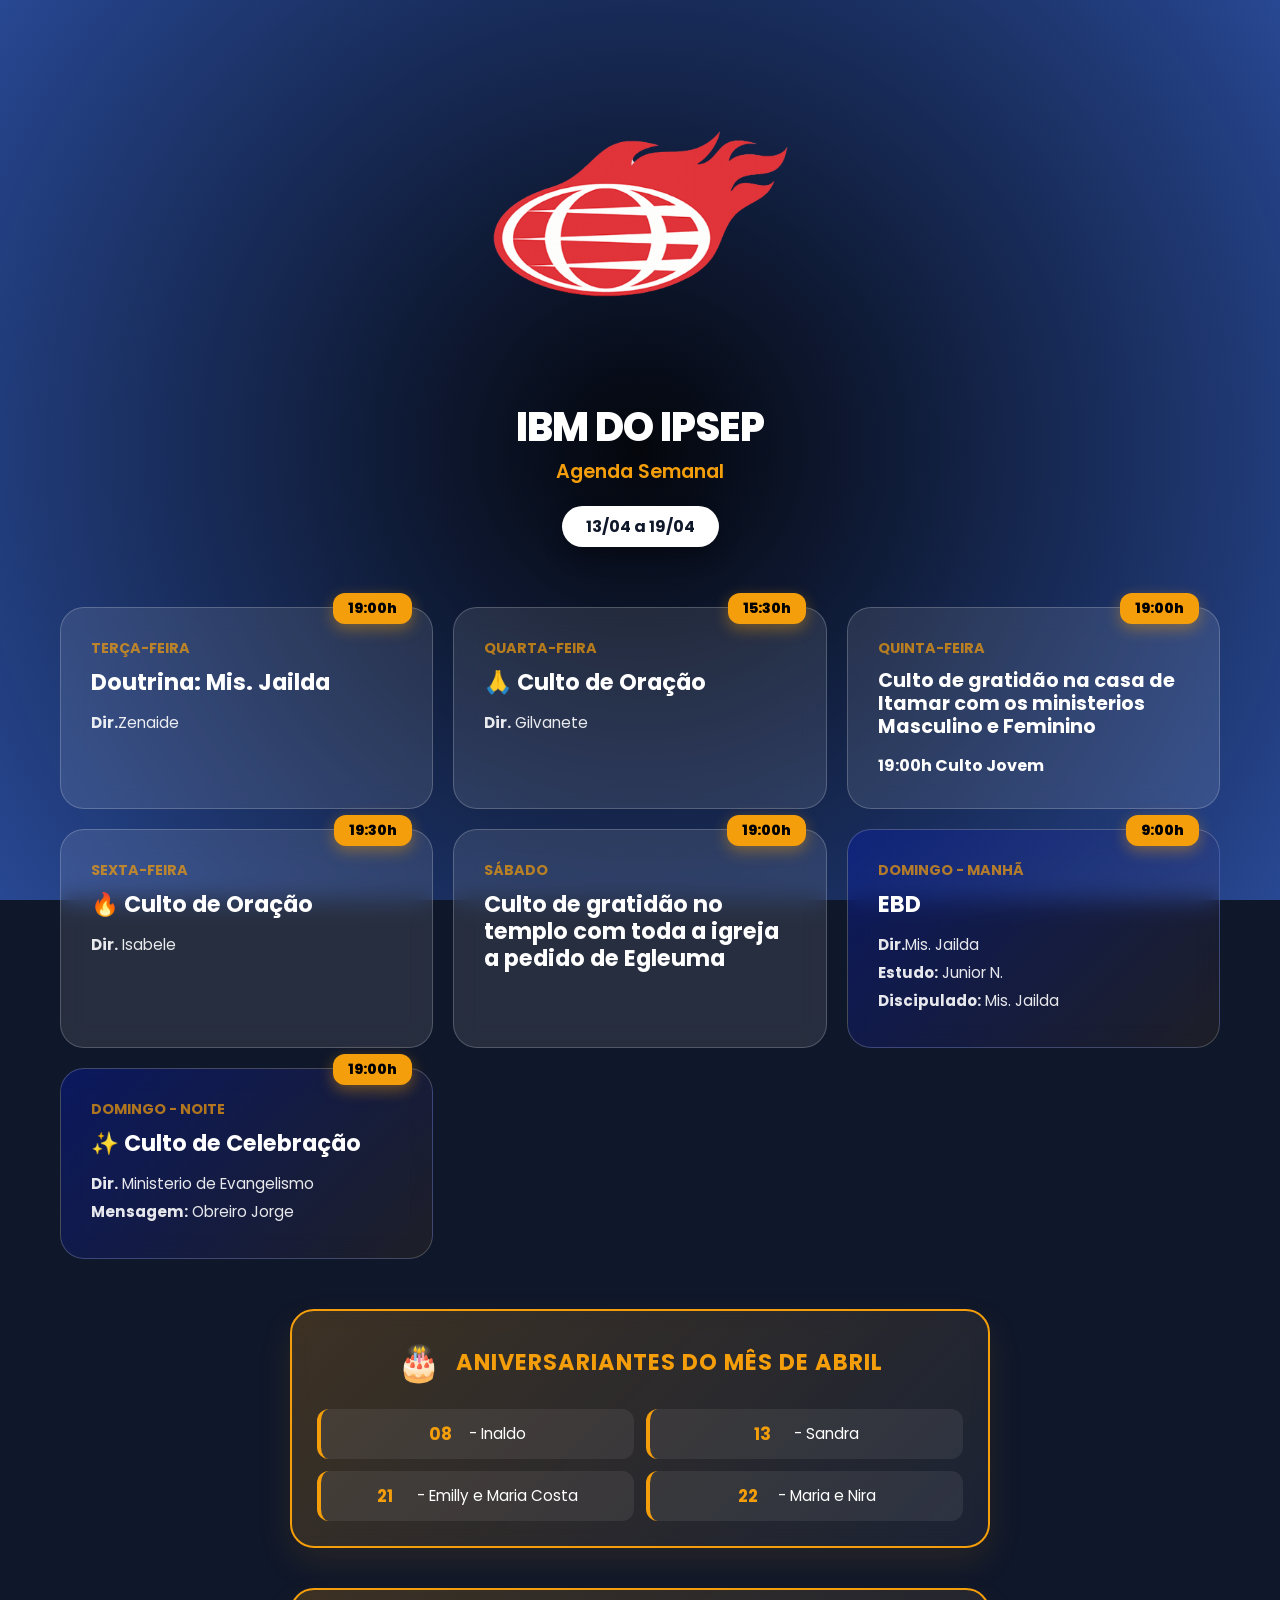
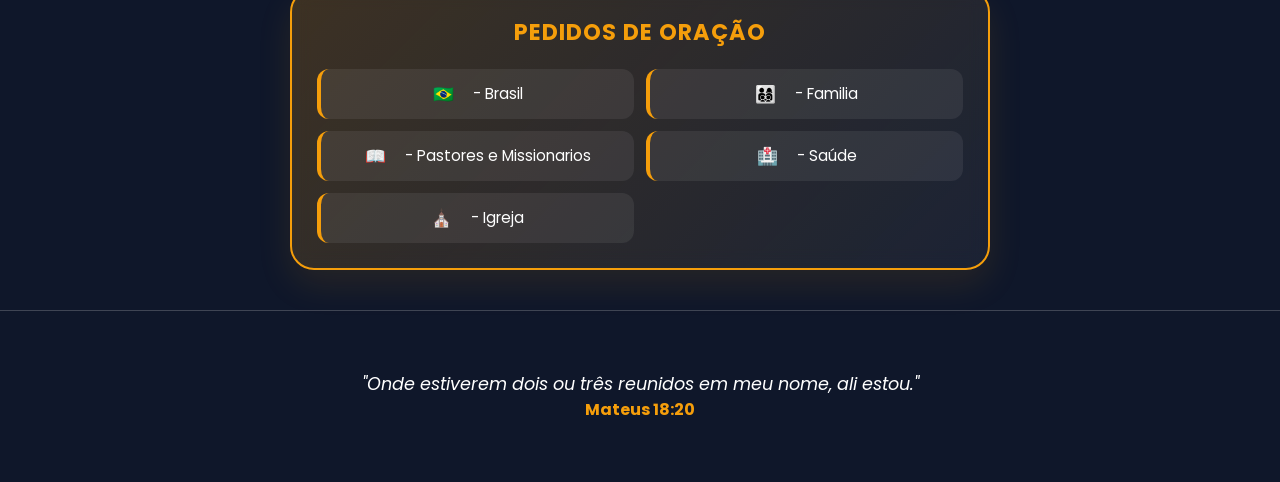
==== index.html @ 191ec0ac "pedidos de oração e logo foram colocados na agenda" ====
<!DOCTYPE html>
<html lang="pt-br">

<head>
    <meta charset="UTF-8">
    <meta name="viewport" content="width=device-width, initial-scale=1.0">
    <title>Agenda IBM IPSEP</title>
    <link rel="stylesheet" href="/src/css/style.css">
</head>

<body>

    <!DOCTYPE html>
    <html lang="pt-BR">

    <head>
        <meta charset="UTF-8">
        <meta name="viewport" content="width=device-width, initial-scale=1.0">
        <title>Agenda Semanal - IBM do Ipsep</title>
        <link rel="preconnect" href="https://fonts.googleapis.com">
        <link rel="preconnect" href="https://fonts.gstatic.com" crossorigin>
        <link
            href="https://fonts.googleapis.com/css2?family=Poppins:wght@600;700;800&family=Inter:wght@400;500;600&display=swap"
            rel="stylesheet">
        <link rel="stylesheet" href="style.css">
    </head>

    <body>

        <div class="background-overlay"></div>

        <header class="main-header">
            <div class="logo">
                <img style="width: 300px;"
                    src="/src/img/logoIBM.png" alt="logoIBM"
                >
            </div>
            <h1>IBM do Ipsep</h1>
            <p class="subtitle">Agenda Semanal</p>
            <div class="date-badge">13/04 a 19/04</div>
            </div>
        </header>

        <main class="container">

            <div class="agenda-grid">
                <section class="card" data-day="terca">
                    <div class="card-time">19:00h</div>
                    <div class="card-content">
                        <h2>Terça-feira</h2>
                        <h3>Doutrina: Mis. Jailda</h3>
                        <p>
                            <strong>Dir.</strong>Zenaide
                        </p>
                    </div>
                </section>

                <section class="card" data-day="quarta">
                    <div class="card-time">15:30h</div>
                    <div class="card-content">
                        <h2>Quarta-feira</h2>
                        <h3>🙏 Culto de Oração</h3>
                        <p><strong>Dir.</strong> Gilvanete</p>
                    </div>
                </section>

                <section class="card" data-day="quinta">
                    <div class="card-time">19:00h</div>
                    <div class="card-content">
                        <h2>Quinta-feira</h2>
                        <h3 style="font-size: 1.2rem;">
                            Culto de gratidão na casa de Itamar com os 
                            ministerios Masculino e Feminino
                        </h3>
                        <h4>
                            19:00h Culto Jovem
                        </h4>
                    </div>
                </section>

                <section class="card" data-day="sexta">
                    <div class="card-time">19:30h</div>
                    <div class="card-content">
                        <h2>Sexta-feira</h2>
                        <h3>🔥 Culto de Oração</h3>
                        <p>
                            <strong>Dir.</strong> Isabele
                        </p>
                    </div>
                </section>

                <section class="card" data-day="sabado">
                    <div class="card-time">19:00h</div>
                    <div class="card-content">
                        <h2>Sábado</h2>
                        <h3>
                            Culto de gratidão no templo com toda a igreja
                            a pedido de <strong>Egleuma</strong>
                        </h3>
                    </div>
                </section>

                <section class="card featured" data-day="domingo">
                    <div class="card-time">9:00h</div>
                    <div class="card-content">
                        <h2>Domingo - Manhã</h2>
                        <h3>
                            EBD
                        </h3>
                        <p>
                            <strong>Dir.</strong>Mis. Jailda
                        </p>
                        <p>
                            <strong>Estudo:</strong> Junior N.
                        </p>
                        <p>
                            <strong>Discipulado:</strong> Mis. Jailda
                        </p>
                    </div>
                </section>

                <section class="card featured" data-day="domingo-noite">
                    <div class="card-time">19:00h</div>
                    <div class="card-content">
                        <h2>Domingo - Noite</h2>
                        <h3>✨ Culto de Celebração</h3>
                        <p>
                            <strong>Dir.</strong>
                            Ministerio de Evangelismo
                        </p>
                        <p>
                            <strong>Mensagem:</strong>
                            Obreiro Jorge
                        </p>
                    </div>
                </section>
        </main>

        <section class="birthday-section">
            <div class="birthday-header">
                <span>🎂</span>
                <h2>Aniversariantes do Mês de Abril</h2>
            </div>
            <div class="birthday-list">
                <div class="b-item"><strong>08</strong> - Inaldo</div>
                <div class="b-item"><strong>13</strong> - Sandra</div>
                <div class="b-item"><strong>21</strong> - Emilly e Maria Costa</div>
                <div class="b-item"><strong>22</strong> - Maria e Nira</div>
            </div>
        </section>

        <section class="birthday-section">
            <div class="birthday-header">
                <h2>Pedidos de Oração</h2>
            </div>
            <div class="birthday-list">
                <div class="b-item"><strong>🇧🇷</strong> - Brasil</div>
                <div class="b-item"><strong>👨‍👩‍👦‍👦</strong> - Familia</div>
                <div class="b-item"><strong>📖</strong> - Pastores e Missionarios</div>
                <div class="b-item"><strong>🏥</strong> - Saúde</div>
                <div class="b-item"><strong>⛪</strong> - Igreja</div>
            </div>
        </section>

        <!--CARD DE EDIÇÃO DE AGENDA-->
        <!--<section class="card featured" data-day="domingo-noite">
            <div class="card-time">edição da agenda</div>
            <div class="card-content">
                <h2>Editar Agenda</h2>
                <a class="edit-agenda" href="./src/pages/addAgenda_semanal.html">
                    editar agenda
                </a>
            </div>
        </section>-->

        <footer class="main-footer">
            <p>"Onde estiverem dois ou três reunidos em meu nome, ali estou."</p>
            <span>Mateus 18:20</span>
        </footer>

        <script src="script.js"></script>
    </body>

    </html>

    <script src="/src/js/script.js"></script>
</body>

</html>
---- src/css/style.css ----
@import url(variaveis.css);

* {
    margin: 0;
    padding: 0;
    box-sizing: border-box;
}

body {
    font-family: 'Poppins', sans-serif;
    background-color: var(--bg-dark);
    color: var(--text);
    min-height: 100vh;
    overflow-x: hidden;
}

.background-overlay {
    position: fixed;
    top: 0;
    left: 0;
    width: 100%;
    height: 100%;
    background: radial-gradient(circle at 50% 50%, #000000b8 0%, #284893 100%);
    z-index: -1;
}

.container {
    max-width: 1200px;
    margin: 0 auto;
    padding: 0 20px;
}

/* HEADER */
.main-header {
    padding: 60px 0;
    text-align: center;
}

.logo {
    font-size: 3rem;
    margin-bottom: 10px;
    animation: float 3s infinite ease-in-out;
}

h1 {
    font-size: 2.5rem;
    font-weight: 800;
    letter-spacing: -1px;
    text-transform: uppercase;
}

.subtitle {
    font-size: 1.2rem;
    color: var(--secondary);
    font-weight: 600;
    margin-bottom: 20px;
}

.date-badge {
    display: inline-block;
    padding: 8px 24px;
    background: var(--text);
    color: var(--bg-dark);
    border-radius: 50px;
    font-weight: 700;
    box-shadow: 0 10px 20px rgba(0, 0, 0, 0.3);
}

/* GRID & CARDS */
.agenda-grid {
    display: grid;
    grid-template-columns: repeat(auto-fit, minmax(300px, 1fr));
    gap: 20px;
    padding-bottom: 50px;
}

.card {
    background: var(--glass);
    backdrop-filter: blur(12px);
    -webkit-backdrop-filter: blur(12px);
    border: 1px solid var(--glass-border);
    border-radius: 24px;
    padding: 30px;
    position: relative;
    transition: all 0.3s ease;
    cursor: default;
}

.card:hover {
    transform: translateY(-10px);
    background: rgba(255, 255, 255, 0.15);
    border-color: var(--secondary);
}

.card-time {
    position: absolute;
    top: -15px;
    right: 20px;
    background: var(--secondary);
    color: #000;
    padding: 5px 15px;
    border-radius: 12px;
    font-weight: 800;
    font-size: 0.9rem;
    box-shadow: 0 5px 15px rgba(245, 158, 11, 0.4);
}

.card h2 {
    font-size: 0.9rem;
    text-transform: uppercase;
    opacity: 0.7;
    margin-bottom: 10px;
    color: var(--secondary);
}

.card h3 {
    font-size: 1.4rem;
    margin-bottom: 15px;
    line-height: 1.2;
}

.card p {
    font-size: 0.95rem;
    margin-bottom: 5px;
    opacity: 0.9;
}

.featured {
    grid-column: span 1;
    background: linear-gradient(135deg, rgba(5, 27, 173, 0.4), rgba(159, 105, 13, 0.1));
}

/* FOOTER */
.main-footer {
    text-align: center;
    padding: 60px 20px;
    border-top: 1px solid var(--glass-border);
}

.main-footer p {
    font-style: italic;
    font-size: 1.1rem;
}

.main-footer span {
    font-weight: 700;
    color: var(--secondary);
}


/* --- SEÇÃO ANIVERSARIANTES --- */
.birthday-section {
    background: linear-gradient(135deg, rgba(245, 158, 11, 0.2), rgba(255, 255, 255, 0.05));
    border: 2px solid var(--secondary);
    border-radius: 24px;
    padding: 25px;
    margin: 0 auto 40px auto;
    /* Centraliza o bloco na página */
    backdrop-filter: blur(10px);
    box-shadow: 0 15px 35px rgba(245, 158, 11, 0.1);
    display: flex;
    flex-direction: column;

    /* AJUSTE RESPONSIVO */
    width: 95%;
    /* Ocupa quase toda a tela em dispositivos pequenos */
    max-width: 700px;
    /* Não ultrapassa 700px em telas grandes */
}

.birthday-header {
    display: flex;
    align-items: center;
    justify-content: center;
    /* Centraliza o ícone e o título horizontalmente */
    gap: 15px;
    margin-bottom: 20px;
    text-align: center;
}

.birthday-header span {
    font-size: 2.2rem;
}

.birthday-header h2 {
    font-size: 1.4rem;
    color: var(--secondary);
    text-transform: uppercase;
    letter-spacing: 1px;
}

/* LISTA EM COLUNAS */
.birthday-list {
    display: grid;
    grid-template-columns: 1fr 1fr;
    gap: 12px;
    width: 100%;
}

.b-item {
    background: rgba(255, 255, 255, 0.07);
    padding: 12px 15px;
    border-radius: 12px;
    font-size: 0.95rem;
    border-left: 4px solid var(--secondary);
    display: flex;
    align-items: center;
    justify-content: center;
    /* Centraliza o nome dentro do item da lista */
}

.b-item strong {
    color: var(--secondary);
    font-size: 1.05rem;
    margin-right: 10px;
    min-width: 30px;
}

/* AJUSTE PARA CELULAR (Telas menores que 600px) */
@media (max-width: 600px) {
    .birthday-list {
        grid-template-columns: 1fr;
        /* Uma coluna só para não apertar o texto */
    }

    .birthday-section {
        padding: 20px 15px;
        width: 90%;
        /* Margem lateral maior no celular */
    }

    .birthday-header h2 {
        font-size: 1.2rem;
        /* Título levemente menor no celular */
    }
}

.edit-agenda{
    display: flex;
    justify-content: center;
    align-items: center;
    color: #fff;
    font-size: 1.2rem;
}
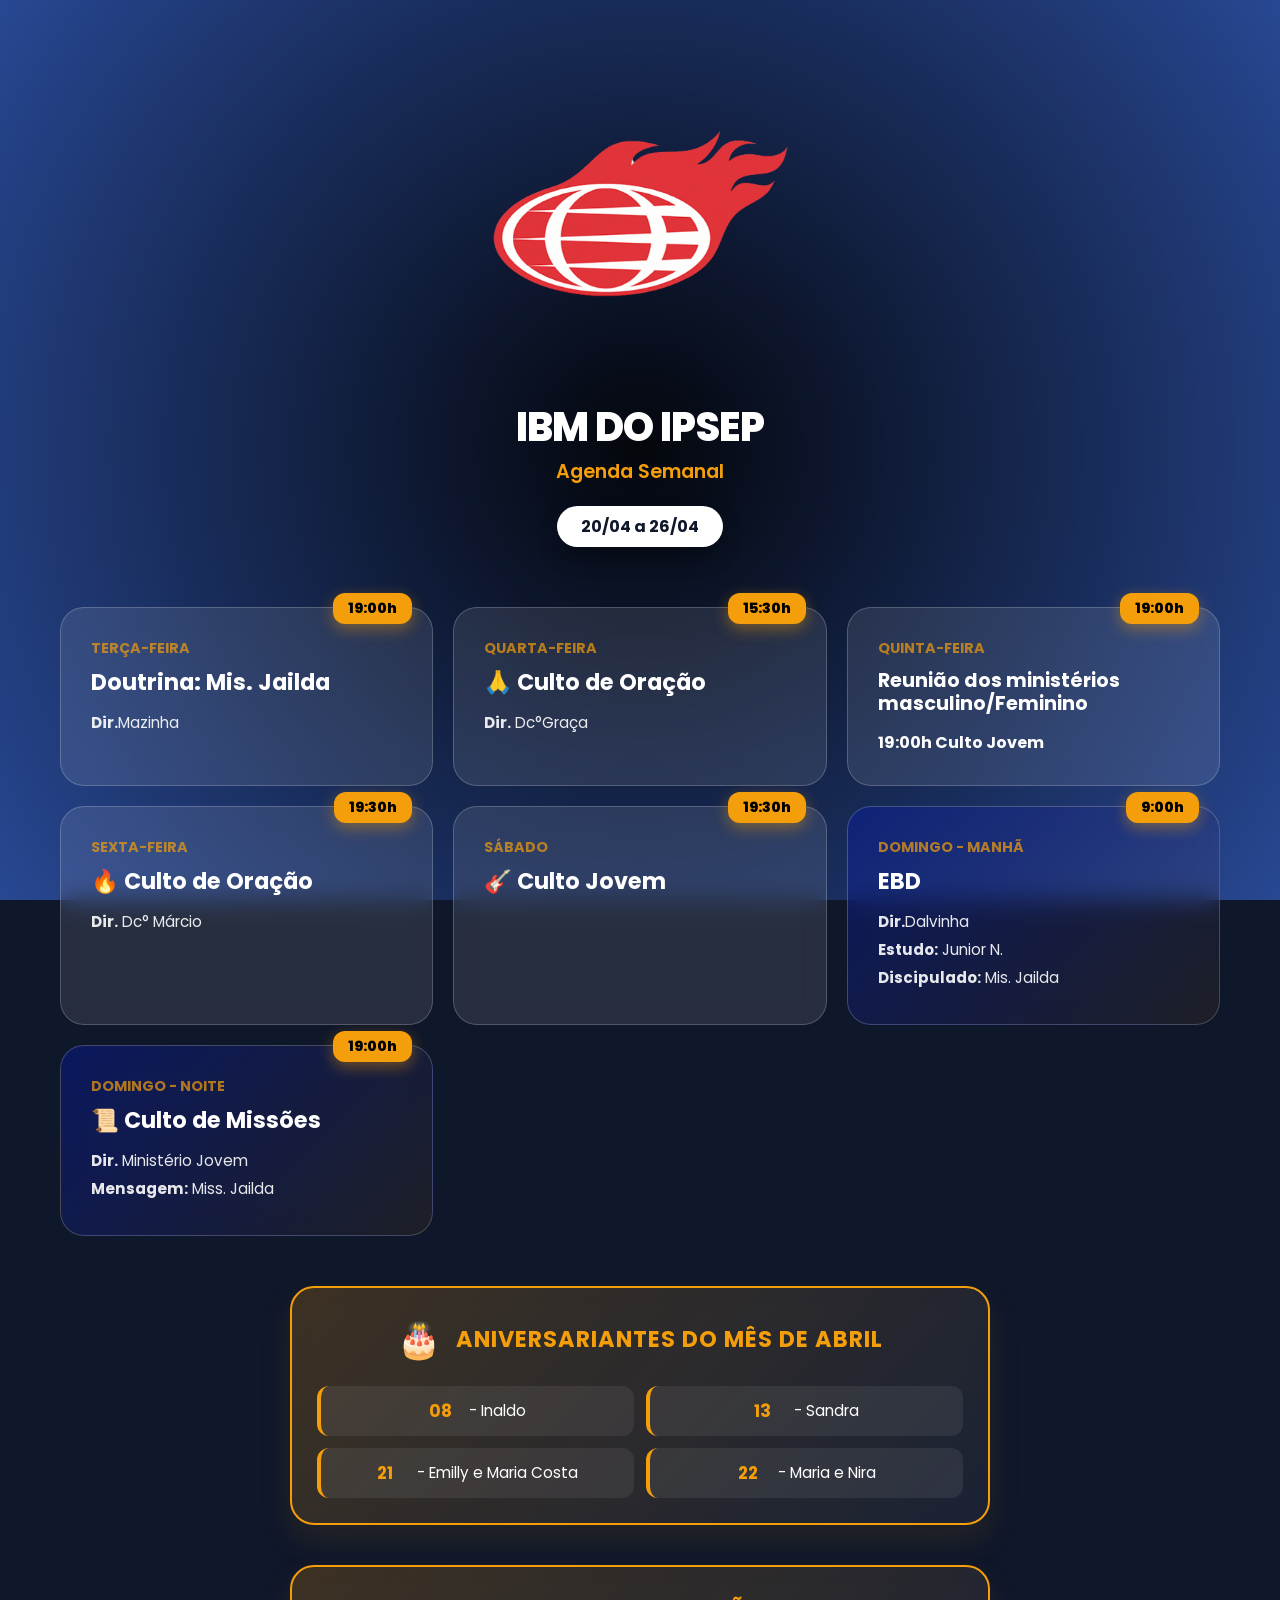
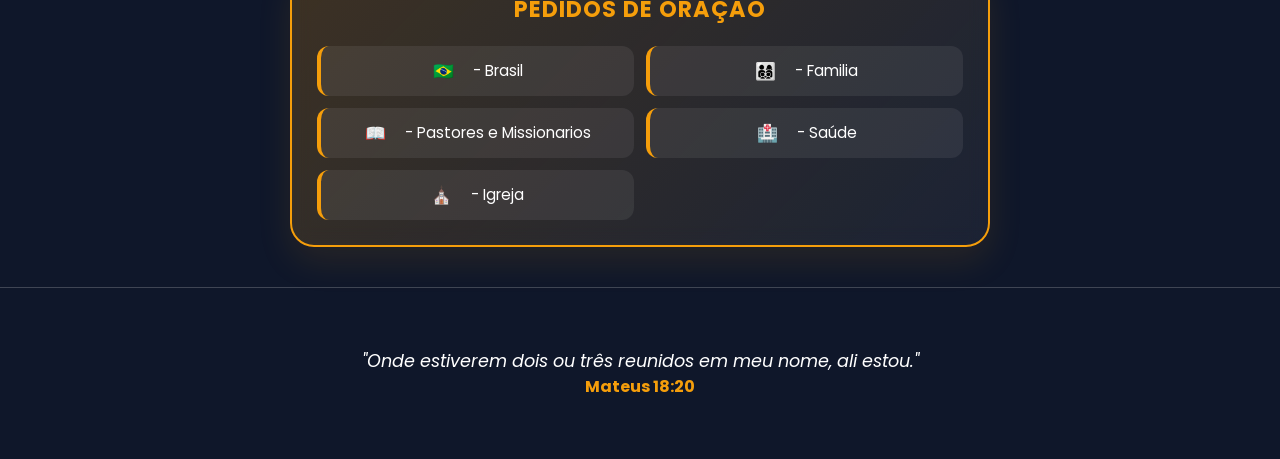
==== commit 68f1aee9: "alterações realizadas com sucesso ate o momento" ====
--- a/index.html
+++ b/index.html
@@ -21,7 +21,9 @@
         <link rel="preconnect" href="https://fonts.gstatic.com" crossorigin>
         <link
             href="https://fonts.googleapis.com/css2?family=Poppins:wght@600;700;800&family=Inter:wght@400;500;600&display=swap"
-            rel="stylesheet">
+            rel="stylesheet"
+        >
+        <!--style css3-->
         <link rel="stylesheet" href="style.css">
     </head>
 
@@ -37,7 +39,7 @@
             </div>
             <h1>IBM do Ipsep</h1>
             <p class="subtitle">Agenda Semanal</p>
-            <div class="date-badge">13/04 a 19/04</div>
+            <div class="date-badge">20/04 a 26/04</div>
             </div>
         </header>
 
@@ -50,7 +52,7 @@
                         <h2>Terça-feira</h2>
                         <h3>Doutrina: Mis. Jailda</h3>
                         <p>
-                            <strong>Dir.</strong>Zenaide
+                            <strong>Dir.</strong>Mazinha
                         </p>
                     </div>
                 </section>
@@ -60,7 +62,7 @@
                     <div class="card-content">
                         <h2>Quarta-feira</h2>
                         <h3>🙏 Culto de Oração</h3>
-                        <p><strong>Dir.</strong> Gilvanete</p>
+                        <p><strong>Dir.</strong> Dc°Graça</p>
                     </div>
                 </section>
 
@@ -69,8 +71,7 @@
                     <div class="card-content">
                         <h2>Quinta-feira</h2>
                         <h3 style="font-size: 1.2rem;">
-                            Culto de gratidão na casa de Itamar com os 
-                            ministerios Masculino e Feminino
+                            Reunião dos ministérios masculino/Feminino
                         </h3>
                         <h4>
                             19:00h Culto Jovem
@@ -84,18 +85,17 @@
                         <h2>Sexta-feira</h2>
                         <h3>🔥 Culto de Oração</h3>
                         <p>
-                            <strong>Dir.</strong> Isabele
+                            <strong>Dir.</strong> Dc° Márcio
                         </p>
                     </div>
                 </section>
 
                 <section class="card" data-day="sabado">
-                    <div class="card-time">19:00h</div>
+                    <div class="card-time">19:30h</div>
                     <div class="card-content">
                         <h2>Sábado</h2>
                         <h3>
-                            Culto de gratidão no templo com toda a igreja
-                            a pedido de <strong>Egleuma</strong>
+                            🎸 Culto Jovem
                         </h3>
                     </div>
                 </section>
@@ -108,7 +108,7 @@
                             EBD
                         </h3>
                         <p>
-                            <strong>Dir.</strong>Mis. Jailda
+                            <strong>Dir.</strong>Dalvinha
                         </p>
                         <p>
                             <strong>Estudo:</strong> Junior N.
@@ -123,14 +123,14 @@
                     <div class="card-time">19:00h</div>
                     <div class="card-content">
                         <h2>Domingo - Noite</h2>
-                        <h3>✨ Culto de Celebração</h3>
+                        <h3>📜 Culto de Missões</h3>
                         <p>
                             <strong>Dir.</strong>
-                            Ministerio de Evangelismo
+                            Ministério Jovem
                         </p>
                         <p>
                             <strong>Mensagem:</strong>
-                            Obreiro Jorge
+                            Miss. Jailda
                         </p>
                     </div>
                 </section>
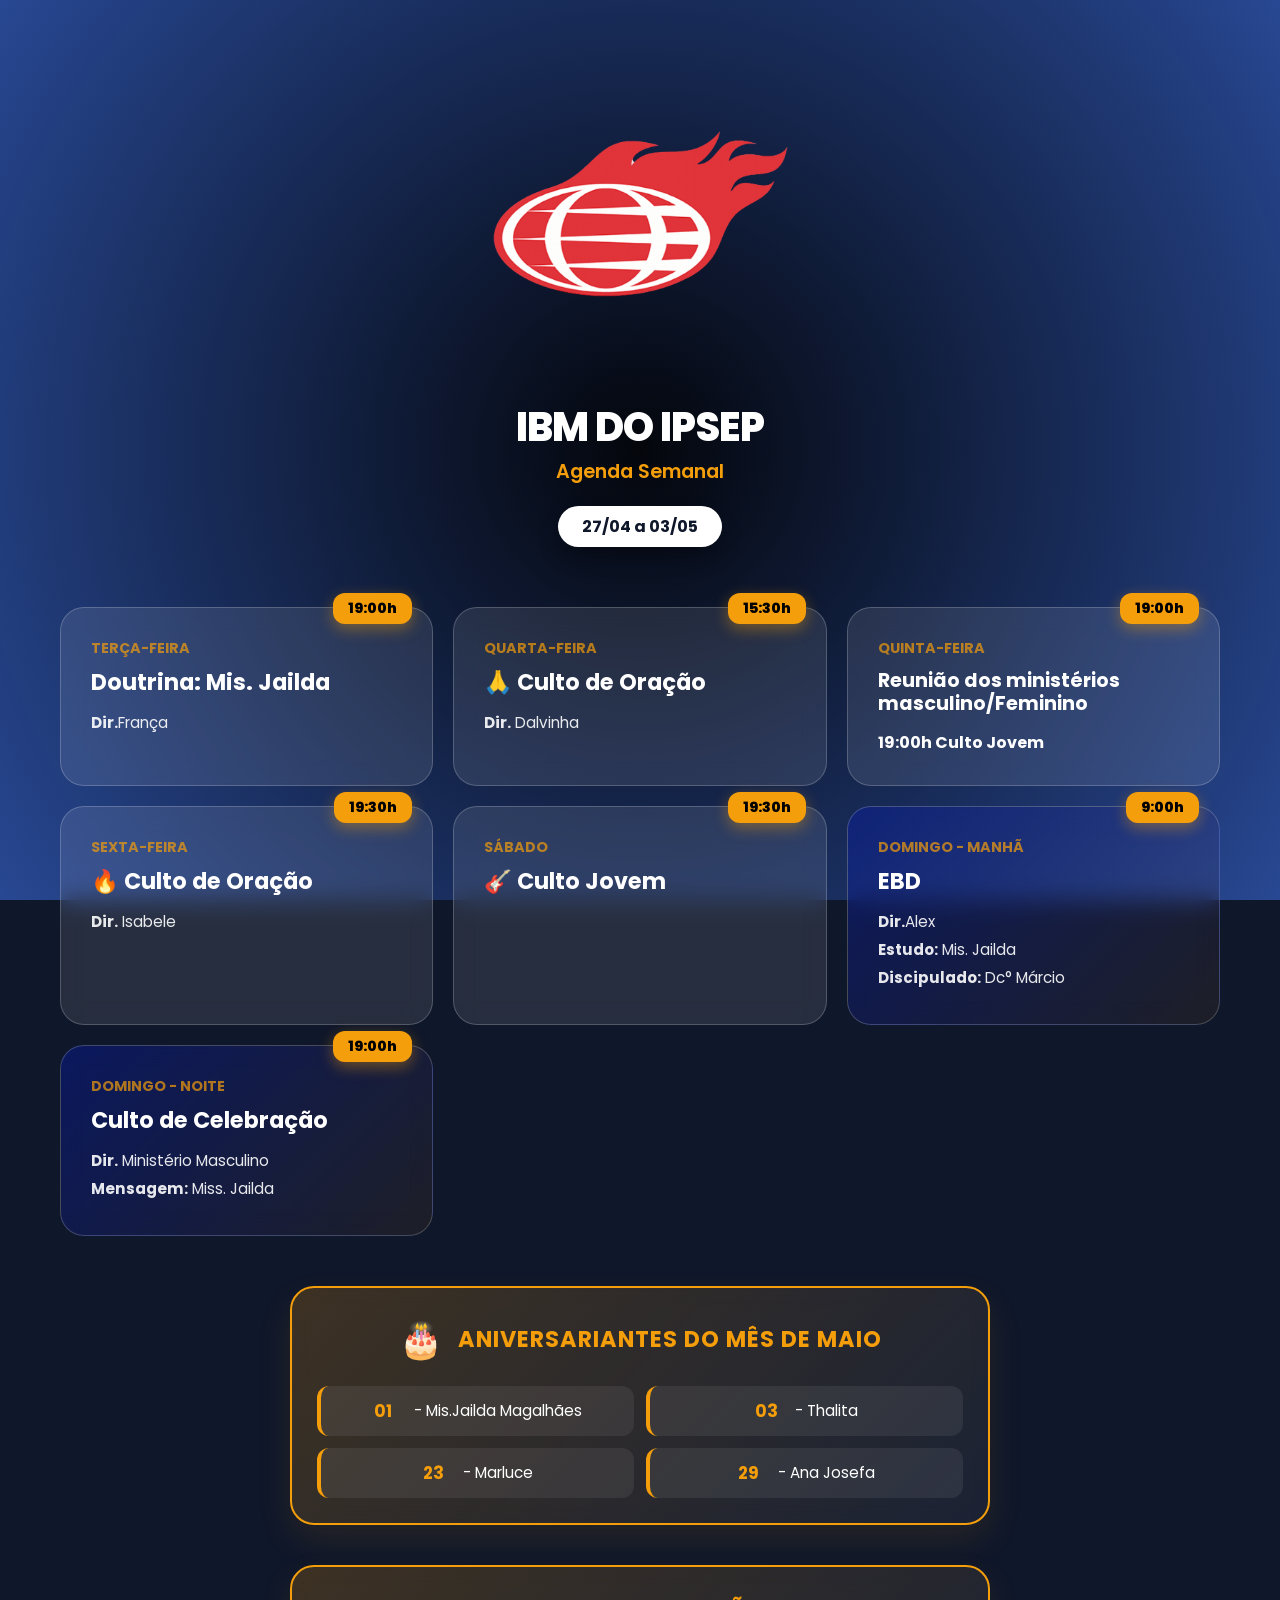
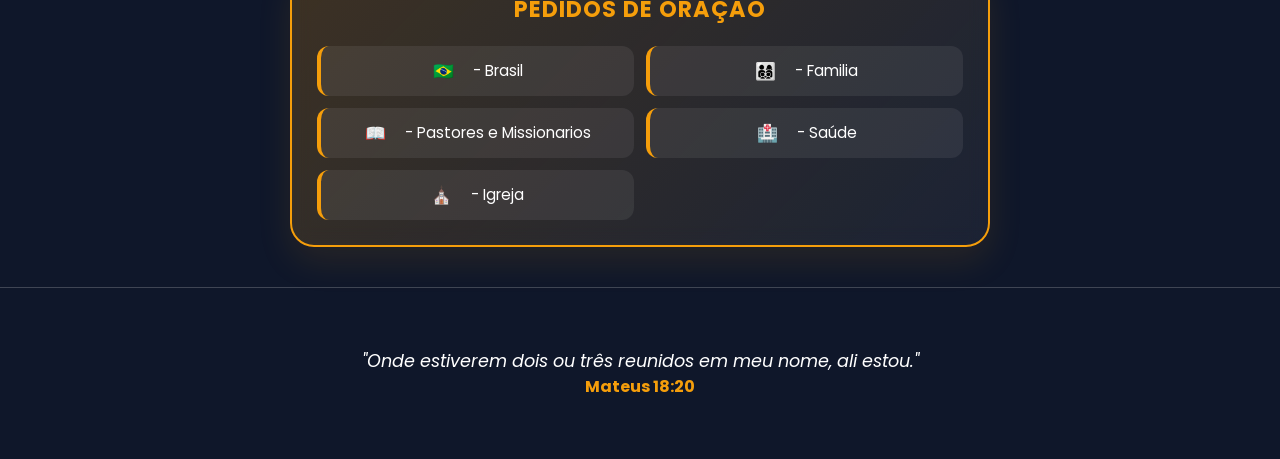
==== commit d3ad4173: "agenda do mes de abril ate maio add com sucesso" ====
--- a/index.html
+++ b/index.html
@@ -39,7 +39,7 @@
             </div>
             <h1>IBM do Ipsep</h1>
             <p class="subtitle">Agenda Semanal</p>
-            <div class="date-badge">20/04 a 26/04</div>
+            <div class="date-badge">27/04 a 03/05</div>
             </div>
         </header>
 
@@ -52,7 +52,7 @@
                         <h2>Terça-feira</h2>
                         <h3>Doutrina: Mis. Jailda</h3>
                         <p>
-                            <strong>Dir.</strong>Mazinha
+                            <strong>Dir.</strong>França
                         </p>
                     </div>
                 </section>
@@ -62,7 +62,7 @@
                     <div class="card-content">
                         <h2>Quarta-feira</h2>
                         <h3>🙏 Culto de Oração</h3>
-                        <p><strong>Dir.</strong> Dc°Graça</p>
+                        <p><strong>Dir.</strong> Dalvinha</p>
                     </div>
                 </section>
 
@@ -85,7 +85,7 @@
                         <h2>Sexta-feira</h2>
                         <h3>🔥 Culto de Oração</h3>
                         <p>
-                            <strong>Dir.</strong> Dc° Márcio
+                            <strong>Dir.</strong> Isabele
                         </p>
                     </div>
                 </section>
@@ -108,13 +108,13 @@
                             EBD
                         </h3>
                         <p>
-                            <strong>Dir.</strong>Dalvinha
+                            <strong>Dir.</strong>Alex
                         </p>
                         <p>
-                            <strong>Estudo:</strong> Junior N.
+                            <strong>Estudo:</strong> Mis. Jailda
                         </p>
                         <p>
-                            <strong>Discipulado:</strong> Mis. Jailda
+                            <strong>Discipulado:</strong> Dc° Márcio 
                         </p>
                     </div>
                 </section>
@@ -123,10 +123,10 @@
                     <div class="card-time">19:00h</div>
                     <div class="card-content">
                         <h2>Domingo - Noite</h2>
-                        <h3>📜 Culto de Missões</h3>
+                        <h3>Culto de Celebração </h3>
                         <p>
                             <strong>Dir.</strong>
-                            Ministério Jovem
+                            Ministério Masculino
                         </p>
                         <p>
                             <strong>Mensagem:</strong>
@@ -139,13 +139,13 @@
         <section class="birthday-section">
             <div class="birthday-header">
                 <span>🎂</span>
-                <h2>Aniversariantes do Mês de Abril</h2>
+                <h2>Aniversariantes do Mês de Maio</h2>
             </div>
             <div class="birthday-list">
-                <div class="b-item"><strong>08</strong> - Inaldo</div>
-                <div class="b-item"><strong>13</strong> - Sandra</div>
-                <div class="b-item"><strong>21</strong> - Emilly e Maria Costa</div>
-                <div class="b-item"><strong>22</strong> - Maria e Nira</div>
+                <div class="b-item"><strong>01</strong> - Mis.Jailda Magalhães </div>
+                <div class="b-item"><strong>03</strong> - Thalita</div>
+                <div class="b-item"><strong>23</strong> - Marluce</div>
+                <div class="b-item"><strong>29</strong> - Ana Josefa</div>
             </div>
         </section>
 
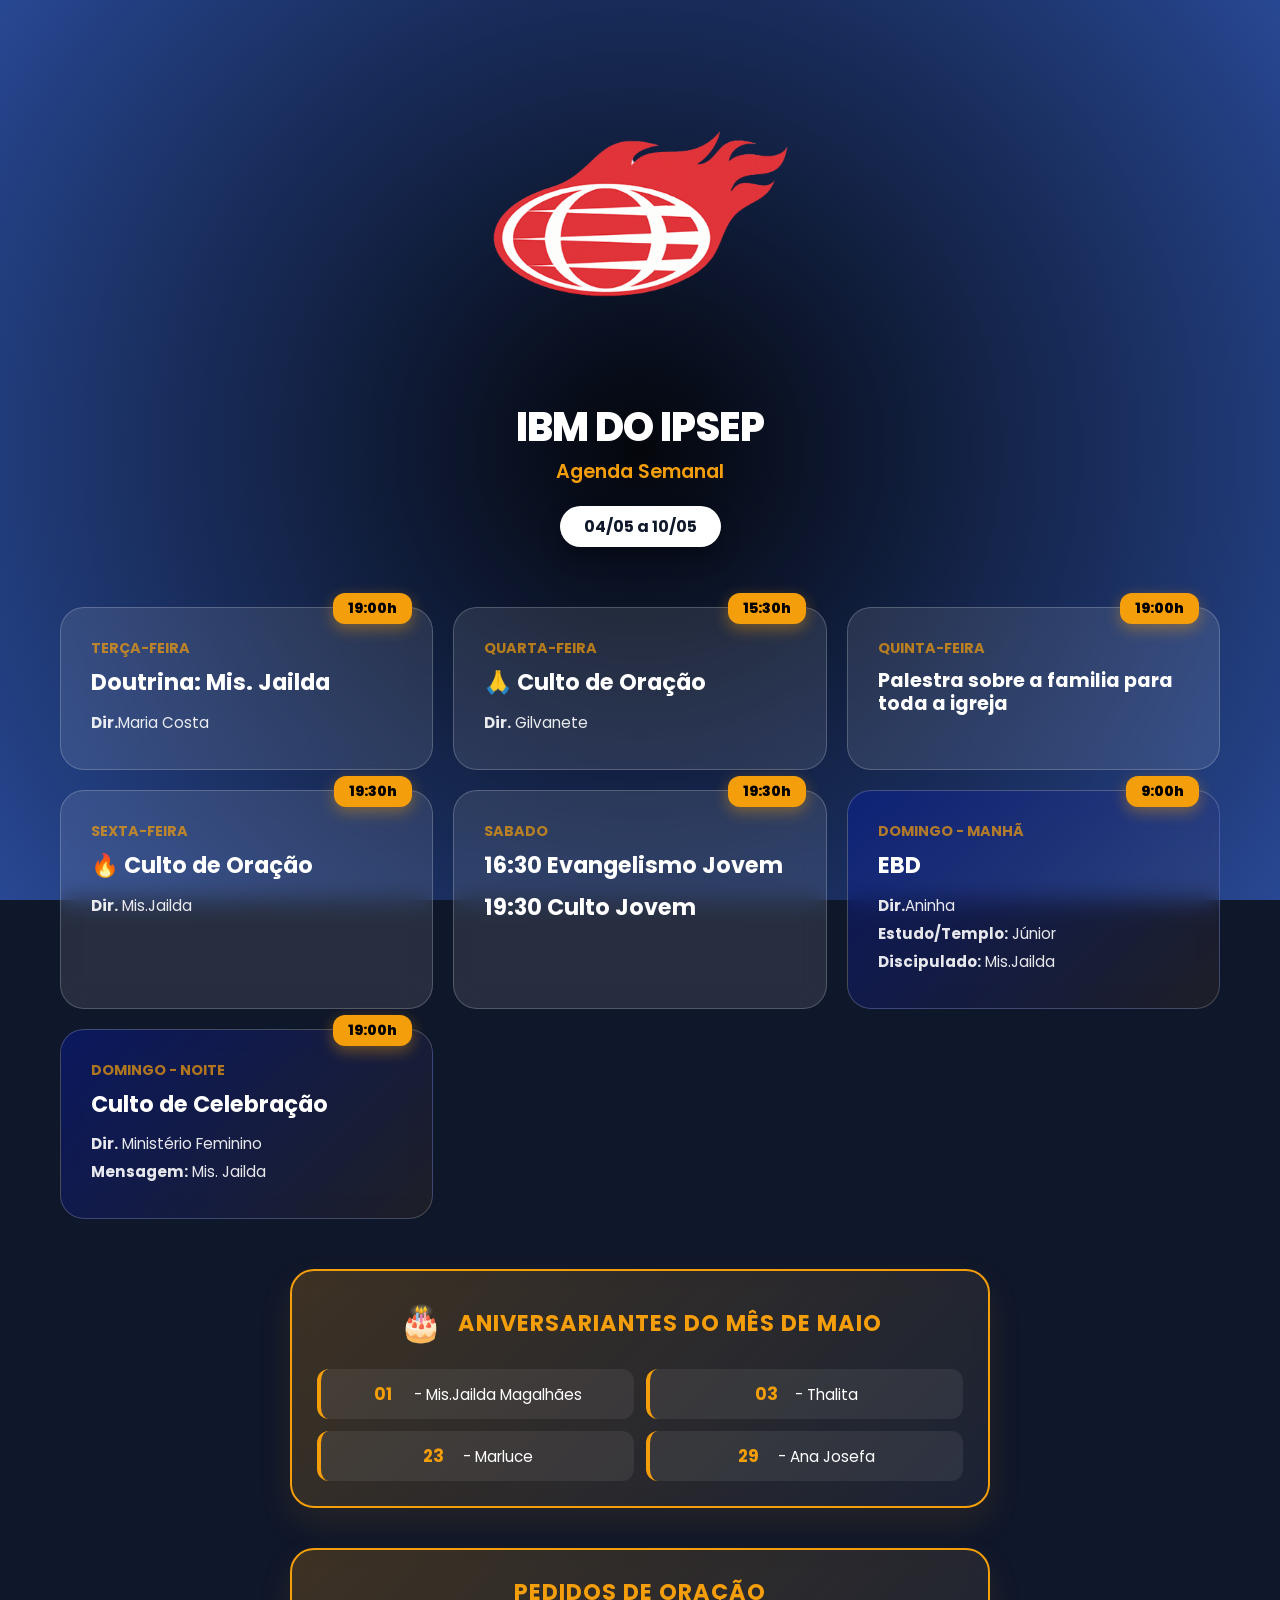
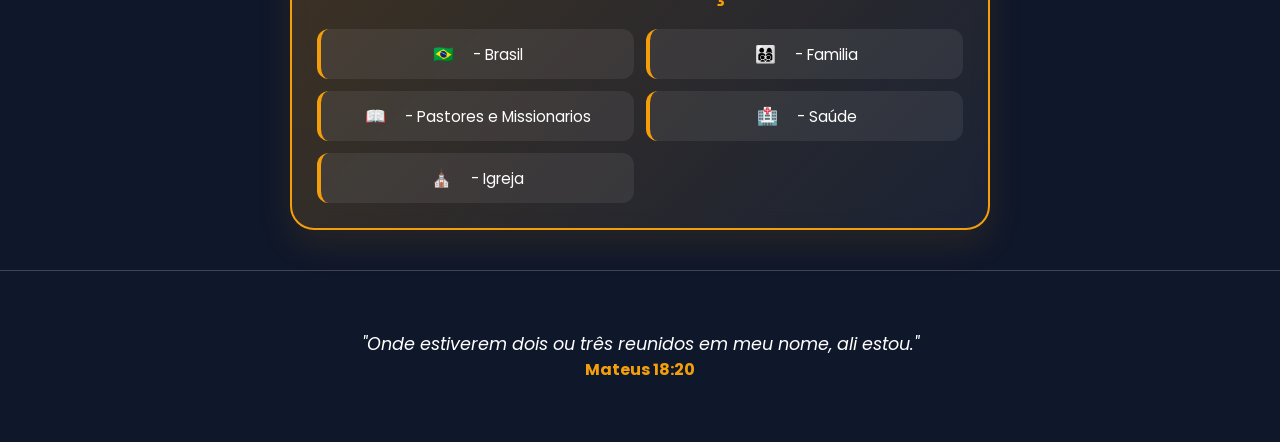
==== commit 7ea86a81: "agenda do mes de maio feita com sucesso" ====
--- a/index.html
+++ b/index.html
@@ -39,7 +39,7 @@
             </div>
             <h1>IBM do Ipsep</h1>
             <p class="subtitle">Agenda Semanal</p>
-            <div class="date-badge">27/04 a 03/05</div>
+            <div class="date-badge">04/05 a 10/05</div>
             </div>
         </header>
 
@@ -52,7 +52,7 @@
                         <h2>Terça-feira</h2>
                         <h3>Doutrina: Mis. Jailda</h3>
                         <p>
-                            <strong>Dir.</strong>França
+                            <strong>Dir.</strong>Maria Costa
                         </p>
                     </div>
                 </section>
@@ -62,7 +62,7 @@
                     <div class="card-content">
                         <h2>Quarta-feira</h2>
                         <h3>🙏 Culto de Oração</h3>
-                        <p><strong>Dir.</strong> Dalvinha</p>
+                        <p><strong>Dir.</strong> Gilvanete</p>
                     </div>
                 </section>
 
@@ -71,11 +71,8 @@
                     <div class="card-content">
                         <h2>Quinta-feira</h2>
                         <h3 style="font-size: 1.2rem;">
-                            Reunião dos ministérios masculino/Feminino
+                            Palestra sobre a familia para toda a igreja
                         </h3>
-                        <h4>
-                            19:00h Culto Jovem
-                        </h4>
                     </div>
                 </section>
 
@@ -85,7 +82,7 @@
                         <h2>Sexta-feira</h2>
                         <h3>🔥 Culto de Oração</h3>
                         <p>
-                            <strong>Dir.</strong> Isabele
+                            <strong>Dir.</strong> Mis.Jailda
                         </p>
                     </div>
                 </section>
@@ -93,10 +90,9 @@
                 <section class="card" data-day="sabado">
                     <div class="card-time">19:30h</div>
                     <div class="card-content">
-                        <h2>Sábado</h2>
-                        <h3>
-                            🎸 Culto Jovem
-                        </h3>
+                        <h2>sabado</h2>
+                        <h3>16:30 Evangelismo Jovem</h3>
+                        <h3>19:30 Culto Jovem</h3>
                     </div>
                 </section>
 
@@ -108,13 +104,13 @@
                             EBD
                         </h3>
                         <p>
-                            <strong>Dir.</strong>Alex
+                            <strong>Dir.</strong>Aninha
                         </p>
                         <p>
-                            <strong>Estudo:</strong> Mis. Jailda
+                            <strong>Estudo/Templo:</strong> Júnior
                         </p>
                         <p>
-                            <strong>Discipulado:</strong> Dc° Márcio 
+                            <strong>Discipulado:</strong> Mis.Jailda 
                         </p>
                     </div>
                 </section>
@@ -126,11 +122,11 @@
                         <h3>Culto de Celebração </h3>
                         <p>
                             <strong>Dir.</strong>
-                            Ministério Masculino
+                            Ministério Feminino
                         </p>
                         <p>
                             <strong>Mensagem:</strong>
-                            Miss. Jailda
+                            Mis. Jailda
                         </p>
                     </div>
                 </section>
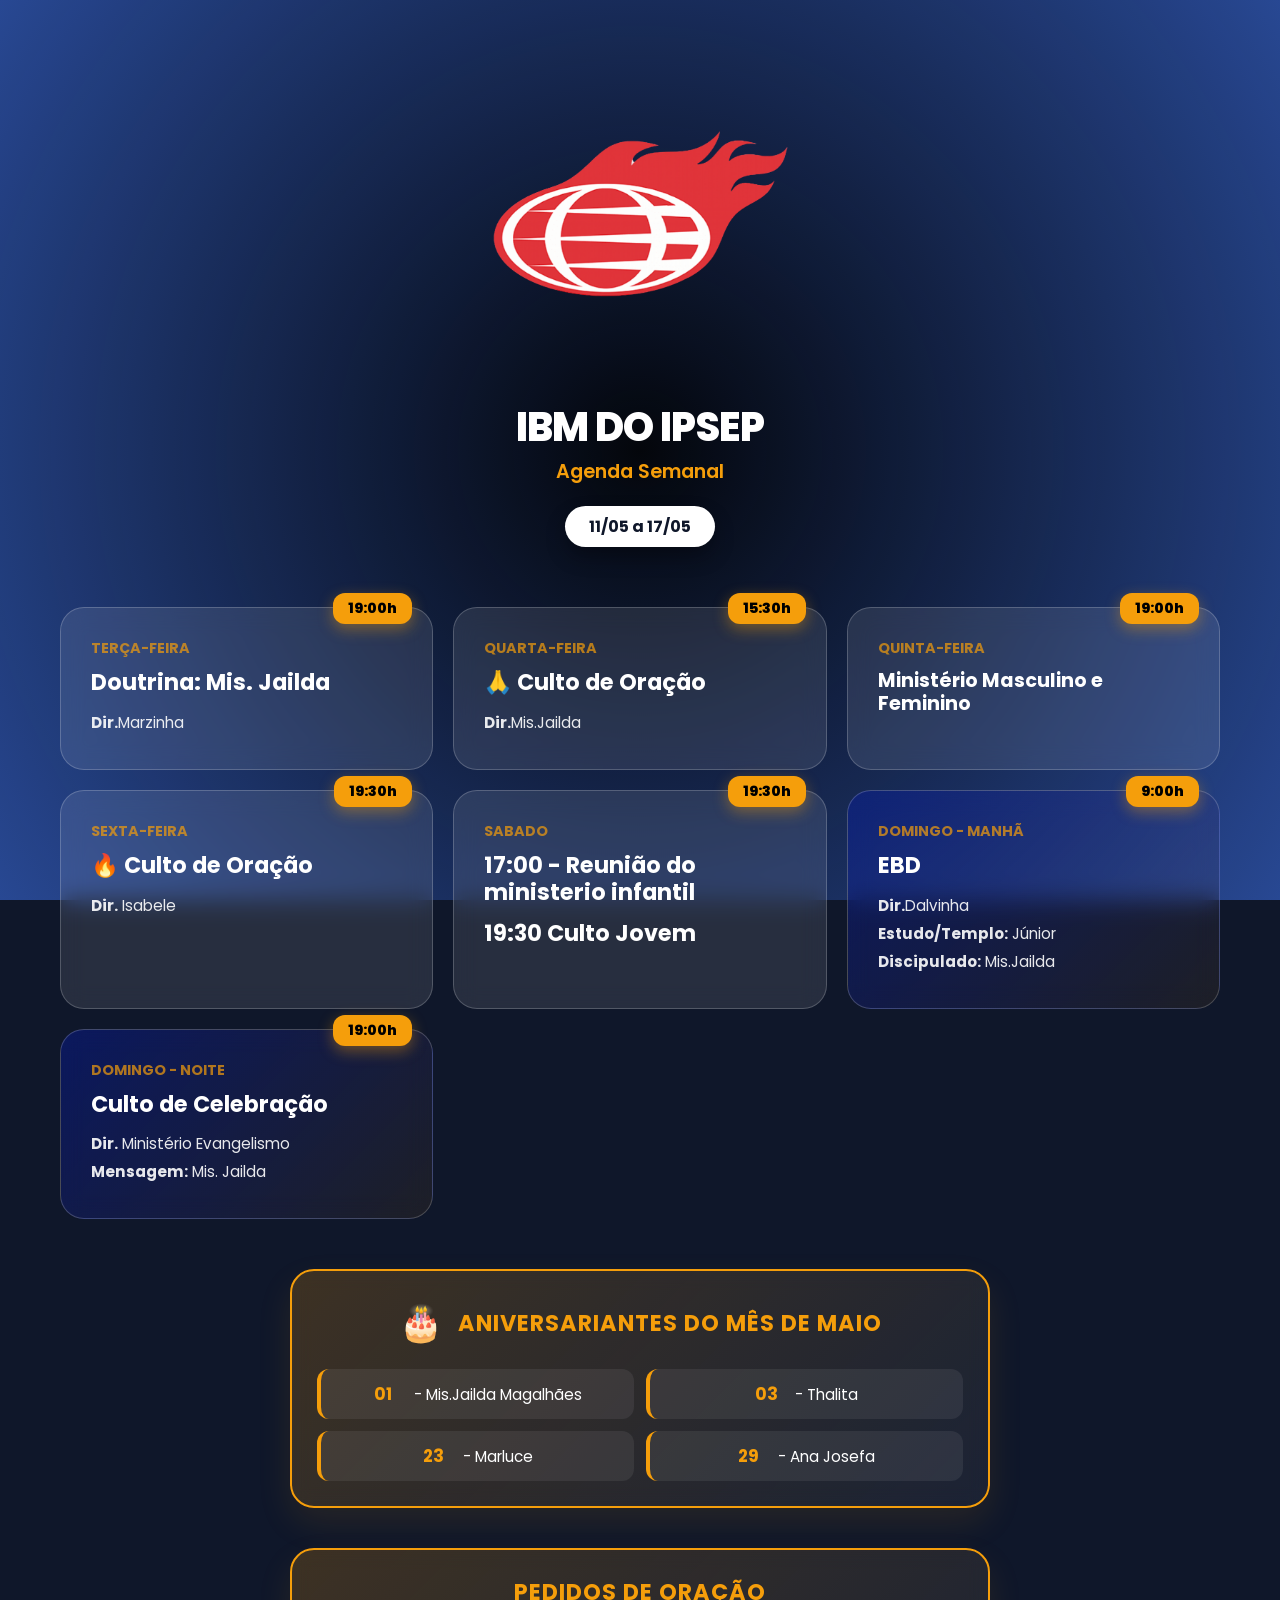
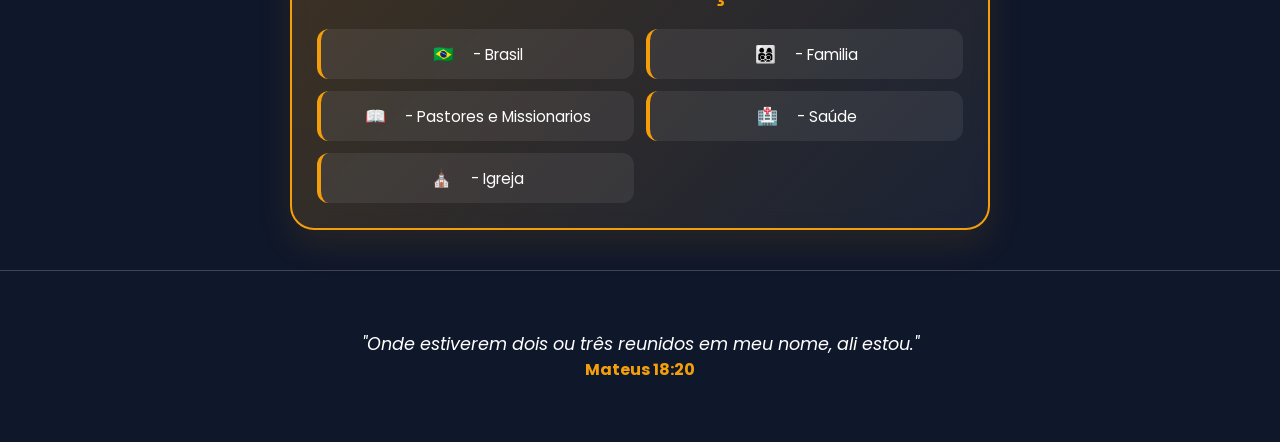
==== commit b7cfda7e: "agenda de  11maio add" ====
--- a/index.html
+++ b/index.html
@@ -39,7 +39,7 @@
             </div>
             <h1>IBM do Ipsep</h1>
             <p class="subtitle">Agenda Semanal</p>
-            <div class="date-badge">04/05 a 10/05</div>
+            <div class="date-badge">11/05 a 17/05</div>
             </div>
         </header>
 
@@ -52,7 +52,7 @@
                         <h2>Terça-feira</h2>
                         <h3>Doutrina: Mis. Jailda</h3>
                         <p>
-                            <strong>Dir.</strong>Maria Costa
+                            <strong>Dir.</strong>Marzinha
                         </p>
                     </div>
                 </section>
@@ -62,7 +62,7 @@
                     <div class="card-content">
                         <h2>Quarta-feira</h2>
                         <h3>🙏 Culto de Oração</h3>
-                        <p><strong>Dir.</strong> Gilvanete</p>
+                        <p><strong>Dir.</strong>Mis.Jailda</p>
                     </div>
                 </section>
 
@@ -71,7 +71,7 @@
                     <div class="card-content">
                         <h2>Quinta-feira</h2>
                         <h3 style="font-size: 1.2rem;">
-                            Palestra sobre a familia para toda a igreja
+                            Ministério Masculino e Feminino
                         </h3>
                     </div>
                 </section>
@@ -82,7 +82,7 @@
                         <h2>Sexta-feira</h2>
                         <h3>🔥 Culto de Oração</h3>
                         <p>
-                            <strong>Dir.</strong> Mis.Jailda
+                            <strong>Dir.</strong> Isabele
                         </p>
                     </div>
                 </section>
@@ -91,7 +91,7 @@
                     <div class="card-time">19:30h</div>
                     <div class="card-content">
                         <h2>sabado</h2>
-                        <h3>16:30 Evangelismo Jovem</h3>
+                        <h3>17:00 - Reunião do ministerio infantil</h3>
                         <h3>19:30 Culto Jovem</h3>
                     </div>
                 </section>
@@ -104,7 +104,7 @@
                             EBD
                         </h3>
                         <p>
-                            <strong>Dir.</strong>Aninha
+                            <strong>Dir.</strong>Dalvinha
                         </p>
                         <p>
                             <strong>Estudo/Templo:</strong> Júnior
@@ -122,7 +122,7 @@
                         <h3>Culto de Celebração </h3>
                         <p>
                             <strong>Dir.</strong>
-                            Ministério Feminino
+                            Ministério Evangelismo
                         </p>
                         <p>
                             <strong>Mensagem:</strong>
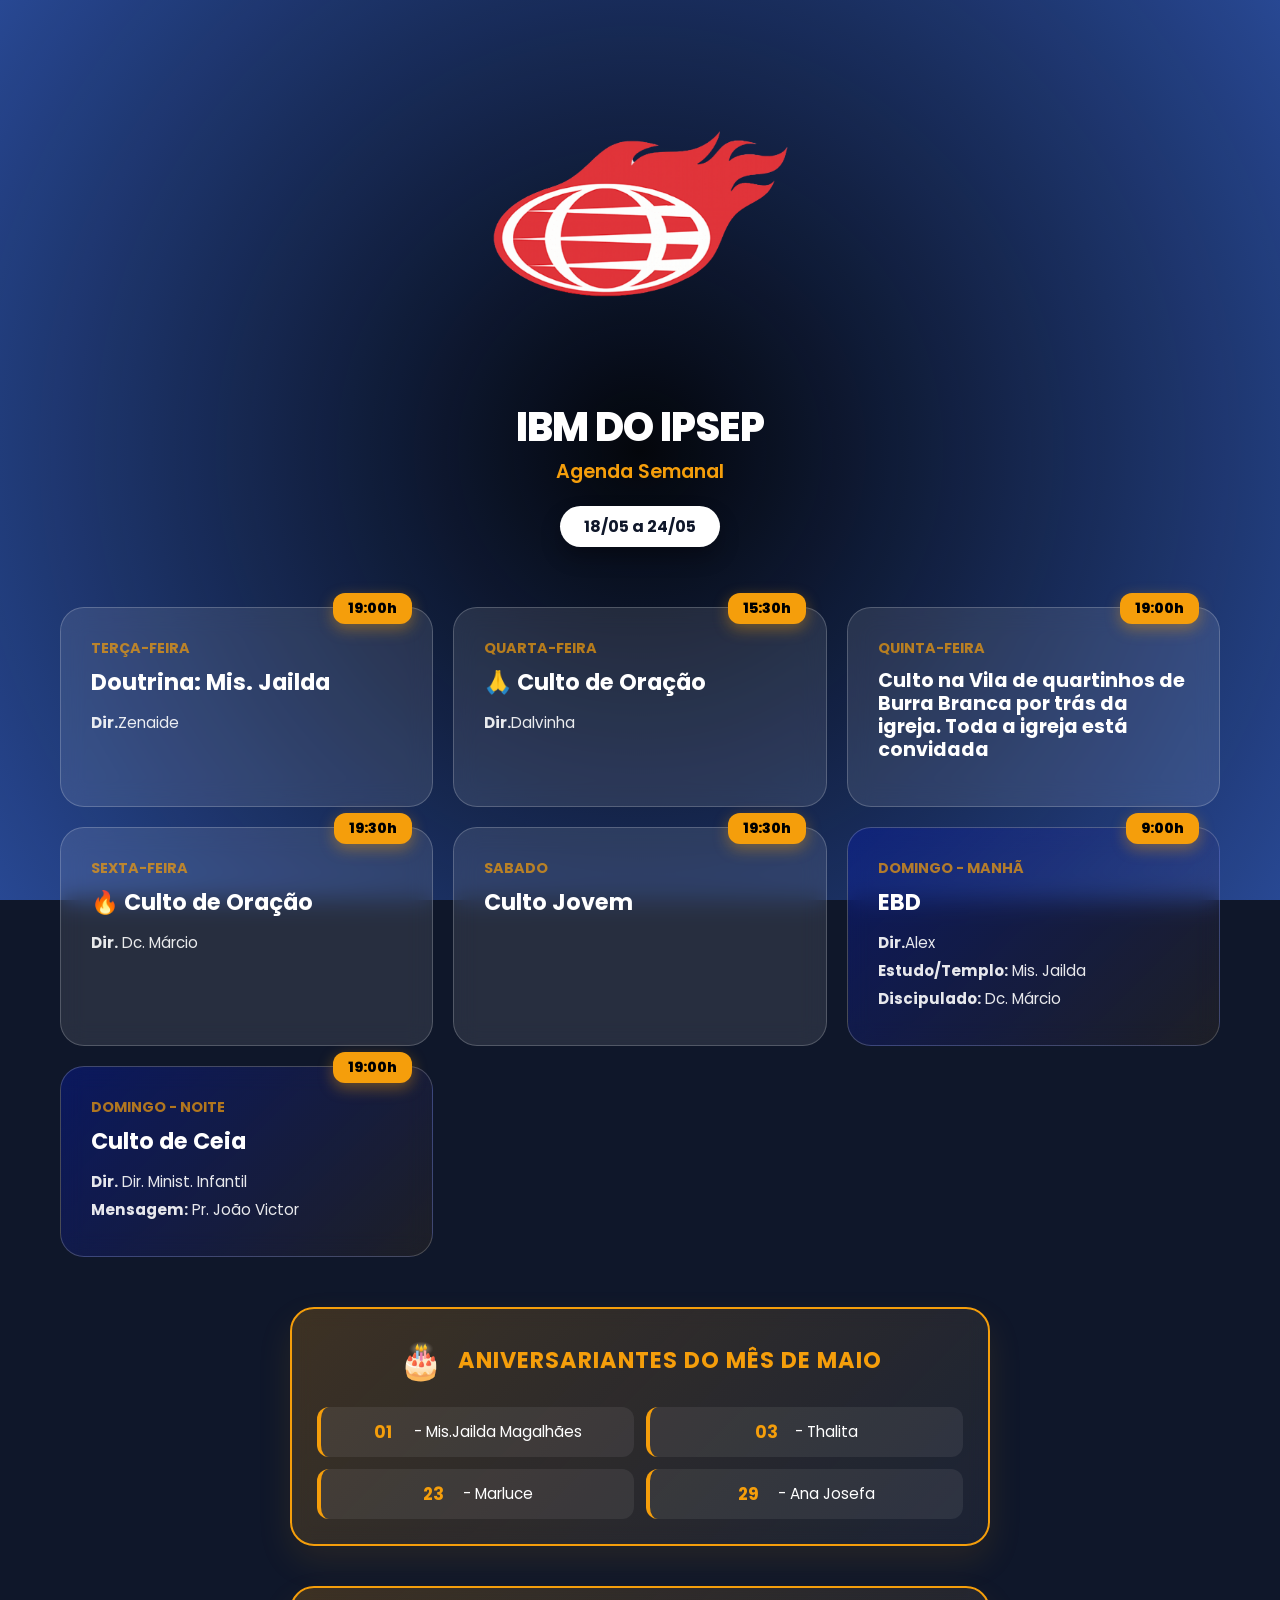
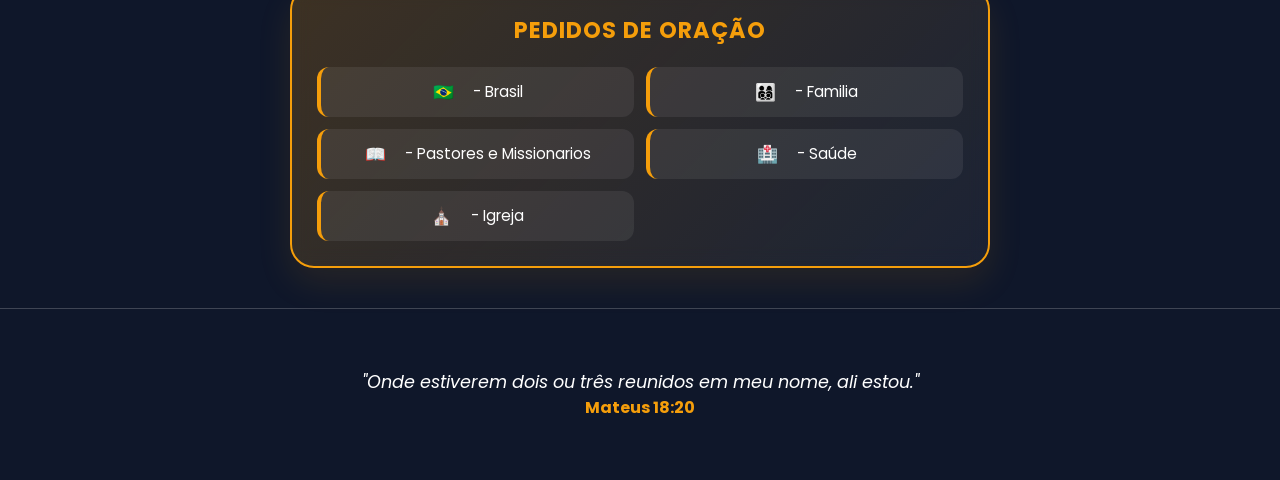
==== commit 6f2d4874: "agenda de maio atualizada ate 24/05" ====
--- a/index.html
+++ b/index.html
@@ -39,7 +39,7 @@
             </div>
             <h1>IBM do Ipsep</h1>
             <p class="subtitle">Agenda Semanal</p>
-            <div class="date-badge">11/05 a 17/05</div>
+            <div class="date-badge">18/05 a 24/05</div>
             </div>
         </header>
 
@@ -52,7 +52,7 @@
                         <h2>Terça-feira</h2>
                         <h3>Doutrina: Mis. Jailda</h3>
                         <p>
-                            <strong>Dir.</strong>Marzinha
+                            <strong>Dir.</strong>Zenaide
                         </p>
                     </div>
                 </section>
@@ -62,7 +62,7 @@
                     <div class="card-content">
                         <h2>Quarta-feira</h2>
                         <h3>🙏 Culto de Oração</h3>
-                        <p><strong>Dir.</strong>Mis.Jailda</p>
+                        <p><strong>Dir.</strong>Dalvinha</p>
                     </div>
                 </section>
 
@@ -71,7 +71,7 @@
                     <div class="card-content">
                         <h2>Quinta-feira</h2>
                         <h3 style="font-size: 1.2rem;">
-                            Ministério Masculino e Feminino
+                            Culto na Vila de quartinhos de Burra Branca por trás da igreja. Toda a igreja está convidada
                         </h3>
                     </div>
                 </section>
@@ -82,7 +82,7 @@
                         <h2>Sexta-feira</h2>
                         <h3>🔥 Culto de Oração</h3>
                         <p>
-                            <strong>Dir.</strong> Isabele
+                            <strong>Dir.</strong> Dc. Márcio 
                         </p>
                     </div>
                 </section>
@@ -91,8 +91,7 @@
                     <div class="card-time">19:30h</div>
                     <div class="card-content">
                         <h2>sabado</h2>
-                        <h3>17:00 - Reunião do ministerio infantil</h3>
-                        <h3>19:30 Culto Jovem</h3>
+                        <h3>Culto Jovem</h3>
                     </div>
                 </section>
 
@@ -104,13 +103,13 @@
                             EBD
                         </h3>
                         <p>
-                            <strong>Dir.</strong>Dalvinha
+                            <strong>Dir.</strong>Alex
                         </p>
                         <p>
-                            <strong>Estudo/Templo:</strong> Júnior
+                            <strong>Estudo/Templo:</strong> Mis. Jailda
                         </p>
                         <p>
-                            <strong>Discipulado:</strong> Mis.Jailda 
+                            <strong>Discipulado:</strong> Dc. Márcio 
                         </p>
                     </div>
                 </section>
@@ -119,14 +118,14 @@
                     <div class="card-time">19:00h</div>
                     <div class="card-content">
                         <h2>Domingo - Noite</h2>
-                        <h3>Culto de Celebração </h3>
+                        <h3>Culto de Ceia </h3>
                         <p>
                             <strong>Dir.</strong>
-                            Ministério Evangelismo
+                            Dir. Minist. Infantil
                         </p>
                         <p>
                             <strong>Mensagem:</strong>
-                            Mis. Jailda
+                            Pr. João Victor
                         </p>
                     </div>
                 </section>
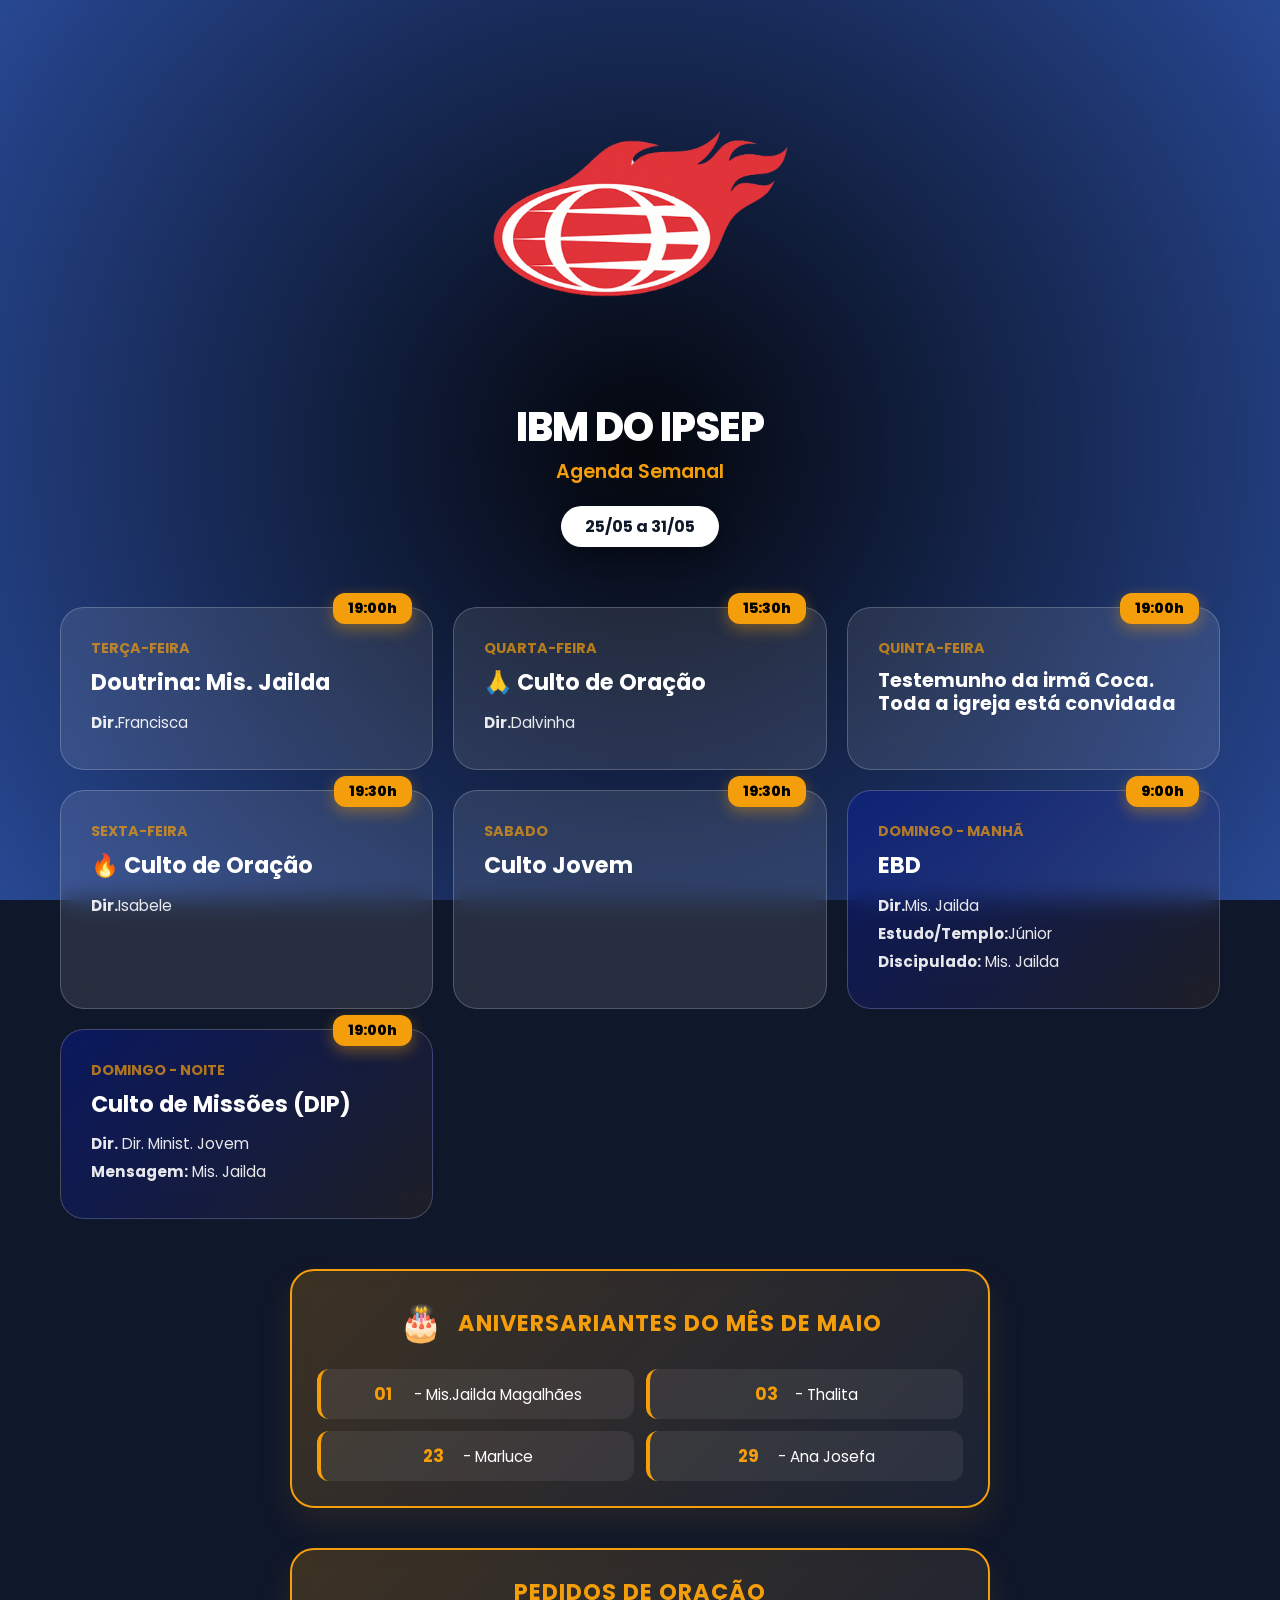
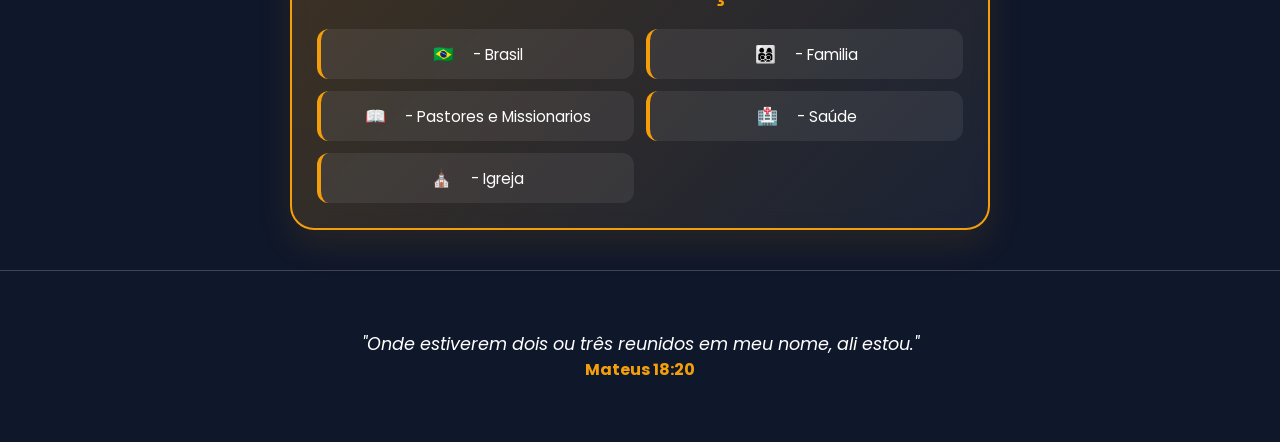
==== commit 7d56b1f8: "agenda ate 31/05" ====
--- a/index.html
+++ b/index.html
@@ -39,7 +39,7 @@
             </div>
             <h1>IBM do Ipsep</h1>
             <p class="subtitle">Agenda Semanal</p>
-            <div class="date-badge">18/05 a 24/05</div>
+            <div class="date-badge">25/05 a 31/05</div>
             </div>
         </header>
 
@@ -52,7 +52,7 @@
                         <h2>Terça-feira</h2>
                         <h3>Doutrina: Mis. Jailda</h3>
                         <p>
-                            <strong>Dir.</strong>Zenaide
+                            <strong>Dir.</strong>Francisca
                         </p>
                     </div>
                 </section>
@@ -71,7 +71,7 @@
                     <div class="card-content">
                         <h2>Quinta-feira</h2>
                         <h3 style="font-size: 1.2rem;">
-                            Culto na Vila de quartinhos de Burra Branca por trás da igreja. Toda a igreja está convidada
+                            Testemunho da irmã Coca. Toda a igreja está convidada
                         </h3>
                     </div>
                 </section>
@@ -82,7 +82,7 @@
                         <h2>Sexta-feira</h2>
                         <h3>🔥 Culto de Oração</h3>
                         <p>
-                            <strong>Dir.</strong> Dc. Márcio 
+                            <strong>Dir.</strong>Isabele
                         </p>
                     </div>
                 </section>
@@ -103,13 +103,13 @@
                             EBD
                         </h3>
                         <p>
-                            <strong>Dir.</strong>Alex
+                            <strong>Dir.</strong>Mis. Jailda
                         </p>
                         <p>
-                            <strong>Estudo/Templo:</strong> Mis. Jailda
+                            <strong>Estudo/Templo:</strong>Júnior 
                         </p>
                         <p>
-                            <strong>Discipulado:</strong> Dc. Márcio 
+                            <strong>Discipulado:</strong> Mis. Jailda 
                         </p>
                     </div>
                 </section>
@@ -118,14 +118,14 @@
                     <div class="card-time">19:00h</div>
                     <div class="card-content">
                         <h2>Domingo - Noite</h2>
-                        <h3>Culto de Ceia </h3>
+                        <h3>Culto de Missões (DIP) </h3>
                         <p>
                             <strong>Dir.</strong>
-                            Dir. Minist. Infantil
+                            Dir. Minist. Jovem
                         </p>
                         <p>
                             <strong>Mensagem:</strong>
-                            Pr. João Victor
+                            Mis. Jailda
                         </p>
                     </div>
                 </section>
